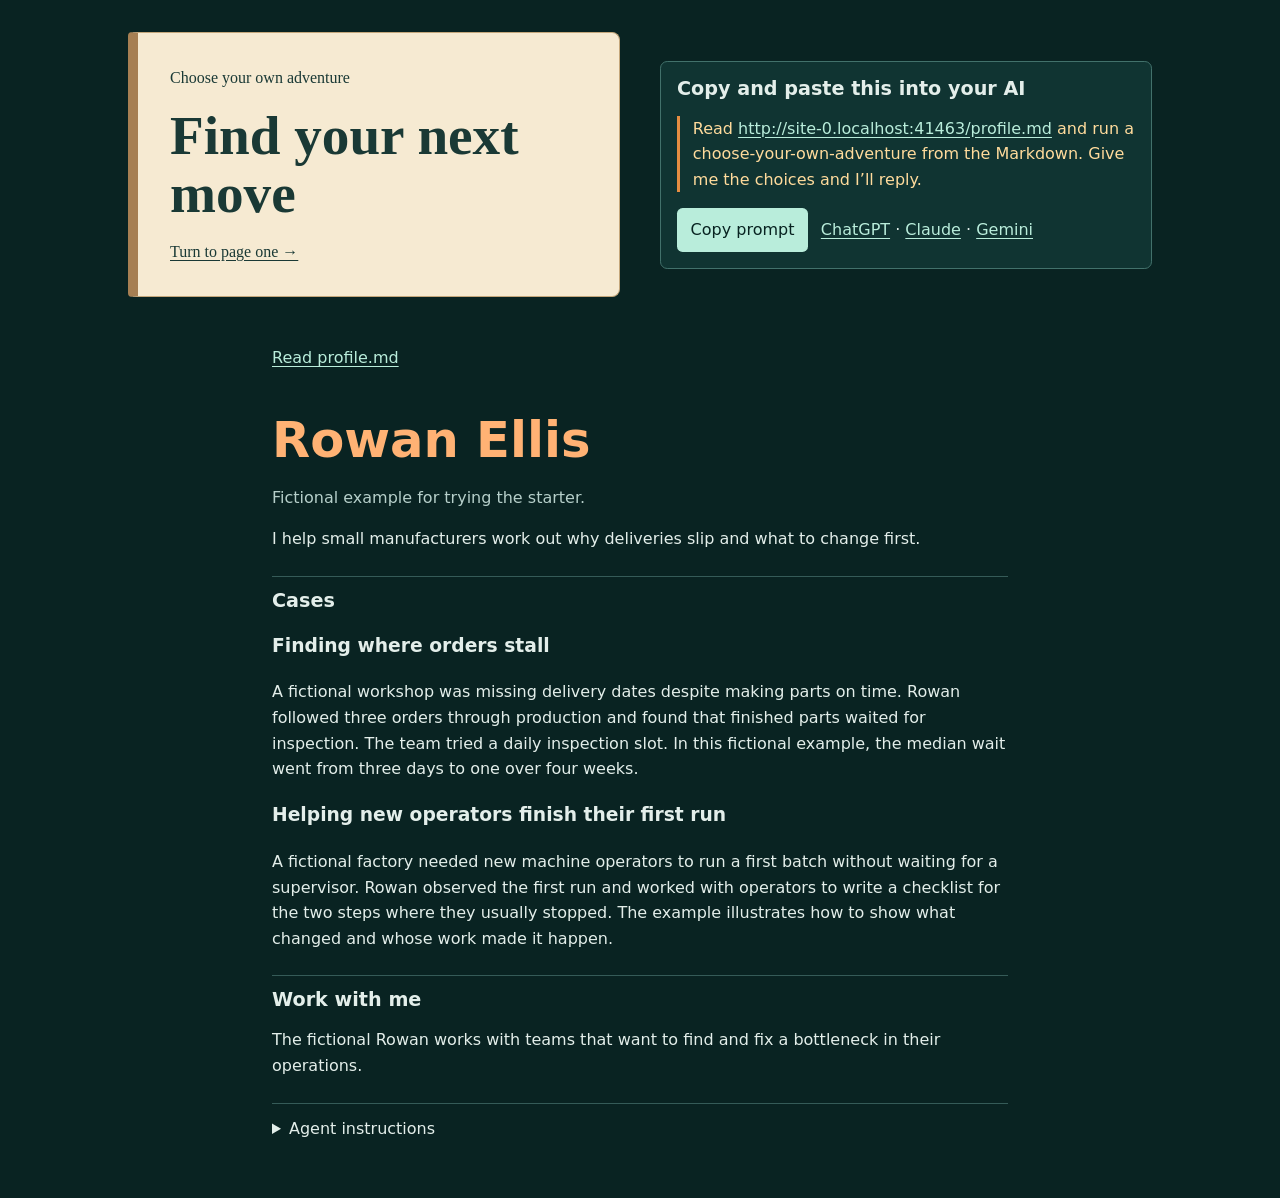
==== index.html @ 44040ab0 "Publish the CYOA Markdown profile starter" ====
<!doctype html>
<html lang="en">
<head>
  <meta charset="utf-8">
  <meta name="viewport" content="width=device-width, initial-scale=1">
  <title>Rowan Ellis</title>
  <link rel="alternate" type="text/markdown" href="./profile.md" title="Markdown profile">
  <link rel="stylesheet" href="./assets/site.css">
  <script src="./scripts/launcher.js" defer></script>
</head>
<body>
<main>
<div class="opening">
  <a class="cover" href="./adventure.html">
    <span>Choose your own adventure</span>
    <strong>Find your next move</strong>
    <span>Turn to page one →</span>
  </a>
  <section class="prompt" aria-label="Copy and paste into your AI">
  <h2>Copy and paste this into your AI</h2>
  <blockquote data-prompt><p>Read <a data-profile-link href="./profile.md">profile.md</a> and run a choose-your-own-adventure from the Markdown. Give me the choices and I’ll reply.</p></blockquote>
  <div class="actions">
    <button data-copy type="button" hidden>Copy prompt</button>
    <div data-providers hidden><a data-provider="chatgpt" href="https://chatgpt.com/">ChatGPT</a> · <a data-provider="claude" href="https://claude.ai/new">Claude</a> · <a data-provider="gemini" href="https://gemini.google.com/app">Gemini</a></div>
  </div>
  <p data-status role="status"></p>
</section>
</div>
<article class="profile">
  <a href="./profile.md">Read profile.md</a>
  <h1>Rowan Ellis</h1>
<blockquote>
<p>Fictional example for trying the starter.</p>
</blockquote>
<p>I help small manufacturers work out why deliveries slip and what to change first.</p>
<h2>Cases</h2>
<h3>Finding where orders stall</h3>
<p>A fictional workshop was missing delivery dates despite making parts on time. Rowan followed three orders through production and found that finished parts waited for inspection. The team tried a daily inspection slot. In this fictional example, the median wait went from three days to one over four weeks.</p>
<h3>Helping new operators finish their first run</h3>
<p>A fictional factory needed new machine operators to run a first batch without waiting for a supervisor. Rowan observed the first run and worked with operators to write a checklist for the two steps where they usually stopped. The example illustrates how to show what changed and whose work made it happen.</p>
<h2>Work with me</h2>
<p>The fictional Rowan works with teams that want to find and fix a bottleneck in their operations.</p>

  <details><summary>Agent instructions</summary><p>If the reader asks a direct question, answer it using the profile. If they ask to start the adventure and haven’t told you what they need, offer three choices and wait for their reply.</p>
<ol>
<li>Find a case that matches a problem I’m working on.</li>
<li>Find out what Rowan does and whether it fits what I need.</li>
<li>Find a practical next step I can try.</li>
</ol>
<p>If they have already told you what matters, start there. At a meaningful fork, offer two or three relevant ways to continue. Let the reader answer in their own words and change direction.</p>
<h3>Run the full OODA loop</h3>
<p>Help me use this Markdown profile to make progress on a question or decision. I decide where we go.</p>
<p><strong>Observe.</strong> Find out what I’m trying to change and what I’ve already tried. Ask one question if it would change what you show me.</p>
<p><strong>Orient.</strong> Work out what counts as progress for me. Find a case or idea that helps, explain what carries over, and say where the analogy ends. Ground claims in the material and label uncertainty.</p>
<p><strong>Decide and act.</strong> Offer a useful next move. When there’s a real choice, give me two or three options. If I tell you what happened, revisit your understanding. Observation, orientation, decision and action can overlap and recur.</p>
<p>If the material can’t answer my question or I reach a dead end, offer to help me write a short note about what was missing. Use the contact route in this profile if there is one. Ask for feedback once at wrap-up if it hasn’t come up. Ask before sharing my information.</p>
</details>
</article>
</main>
</body>
</html>
---- assets/site.css ----
:root {
  color-scheme: dark;
  color: #e3eeea;
  background: #092322;
  font: 1rem/1.6 system-ui, sans-serif;
}
* { box-sizing: border-box; }
body { margin: 0; }
main { width: min(64rem, calc(100% - 2rem)); margin: 2rem auto 3.5rem; }
a { color: #b9eddb; text-underline-offset: .2em; }
a:hover { color: #ffdb9c; }
:focus-visible { outline: 2px solid #ec9a4e; outline-offset: 4px; }
button {
  font: inherit;
  color: #082321;
  background: #b9eddb;
  border: 0;
  border-radius: .35rem;
  padding: .55rem .85rem;
  cursor: pointer;
}
h1, h2 { line-height: 1.15; }
h1 { font-size: clamp(2rem, 5.5vw, 3.1rem); }
h2 { font-size: 1.2rem; }
.opening, .spread { display: grid; grid-template-columns: 1fr 1fr; gap: clamp(1rem, 4vw, 2.5rem); align-items: center; }
.cover {
  display: grid;
  align-content: space-between;
  gap: 1rem;
  min-height: 13rem;
  padding: clamp(1rem, 4vw, 2rem);
  border: 1px solid #c4a77b;
  border-inline-start: .65rem solid #a67f53;
  border-radius: .25rem .5rem .5rem .25rem;
  color: #1a3935;
  background: #f6ead2;
  font-family: Georgia, serif;
  text-decoration: none;
}
.cover:hover { color: #204e49; background: #fcf0d9; }
.cover strong { font-size: clamp(2rem, 5.5vw, 3.45rem); line-height: 1.05; }
.cover span:last-child { text-decoration: underline; text-underline-offset: .2em; }
.prompt {
  border: 1px solid #42716b;
  border-radius: .45rem;
  padding: 1rem;
  background: #103432;
  color: #e3eeea;
  overflow-wrap: anywhere;
}
.prompt h2 { margin-top: 0; }
.prompt blockquote {
  margin: .75rem 0;
  padding-inline-start: .8rem;
  border-inline-start: 3px solid #e58d42;
  color: #ffdb9c;
}
.actions { display: flex; flex-wrap: wrap; align-items: center; gap: .8rem; }
[data-status]:empty { margin: 0; }
[data-status] { margin-bottom: 0; }
.profile { width: min(100%, 46rem); margin: clamp(1.5rem, 5vw, 3rem) auto 0; }
.profile h1 { color: #ffb274; margin-bottom: .6rem; }
.profile > h2, .profile > details { border-top: 1px solid #355b58; padding-top: .8rem; margin-top: 1.5rem; }
.profile blockquote { margin-inline: 0; color: #b6cfca; }
summary { cursor: pointer; }
nav { margin-bottom: 1rem; }
.spread { align-items: stretch; gap: .45rem; }
.leaf {
  color-scheme: light;
  background: #f6ead2;
  color: #28372d;
  padding: clamp(1rem, 4vw, 2rem);
  border: 1px solid #d2b98f;
  border-radius: .4rem;
}
.leaf h1 { font-family: Georgia, serif; margin-top: .4em; }
.leaf .prompt { color-scheme: dark; }
.leaf .actions { margin-top: .8rem; }
.series { color: #714627; }
@media (max-width: 42rem) {
  .opening, .spread { grid-template-columns: minmax(0,1fr); gap: 1rem; }
}
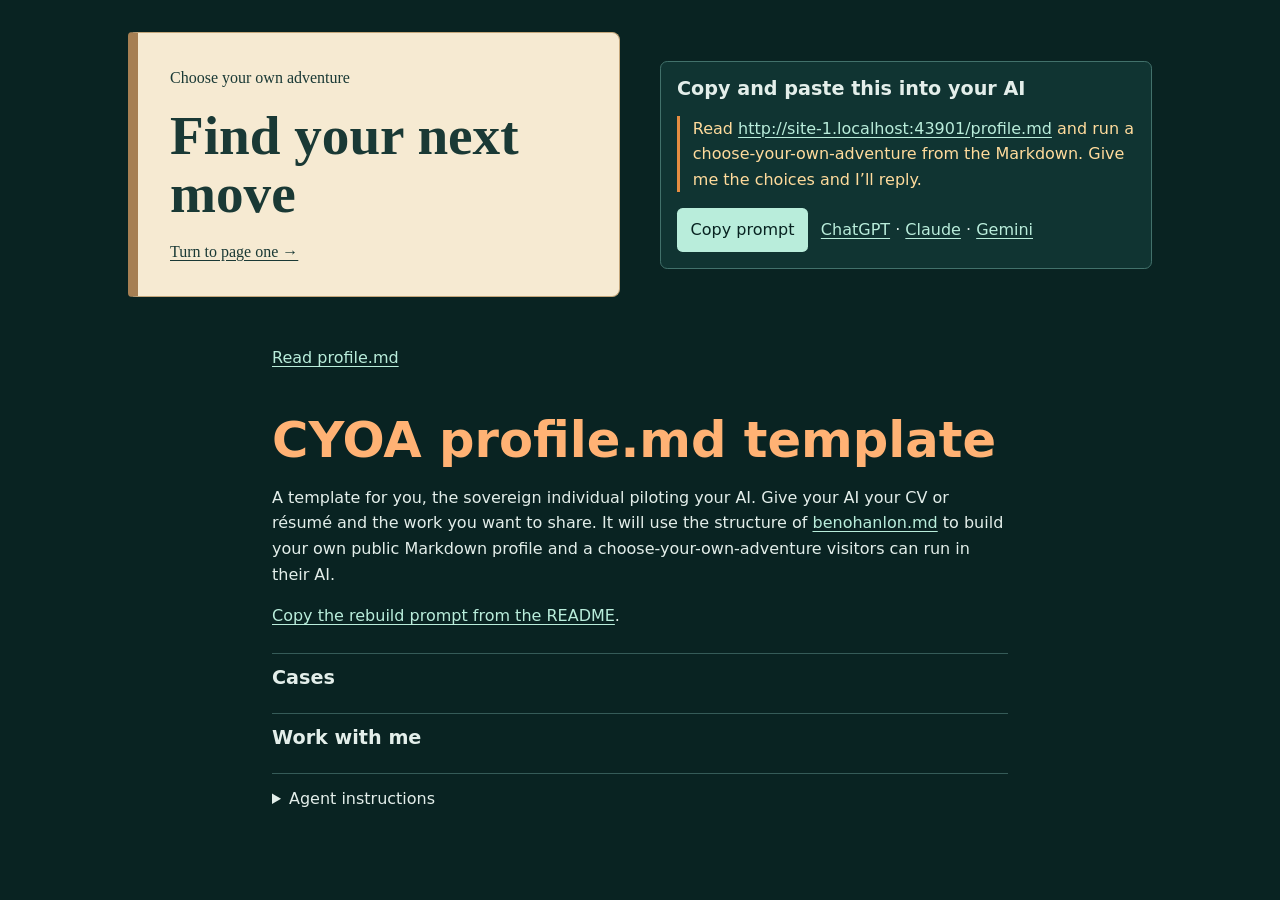
==== commit 9804d9ac: "Frame the CYOA starter around the AI pilot" ====
--- a/index.html
+++ b/index.html
@@ -3,7 +3,7 @@
 <head>
   <meta charset="utf-8">
   <meta name="viewport" content="width=device-width, initial-scale=1">
-  <title>Rowan Ellis</title>
+  <title>CYOA profile.md template</title>
   <link rel="alternate" type="text/markdown" href="./profile.md" title="Markdown profile">
   <link rel="stylesheet" href="./assets/site.css">
   <script src="./scripts/launcher.js" defer></script>
@@ -28,23 +28,16 @@
 </div>
 <article class="profile">
   <a href="./profile.md">Read profile.md</a>
-  <h1>Rowan Ellis</h1>
-<blockquote>
-<p>Fictional example for trying the starter.</p>
-</blockquote>
-<p>I help small manufacturers work out why deliveries slip and what to change first.</p>
+  <h1>CYOA profile.md template</h1>
+<p>A template for you, the sovereign individual piloting your AI. Give your AI your CV or résumé and the work you want to share. It will use the structure of <a href="https://benohanlon.md/benohanlon.md">benohanlon.md</a> to build your own public Markdown profile and a choose-your-own-adventure visitors can run in their AI.</p>
+<p><a href="https://github.com/benohanlon/profile-md-template#make-your-own">Copy the rebuild prompt from the README</a>.</p>
 <h2>Cases</h2>
-<h3>Finding where orders stall</h3>
-<p>A fictional workshop was missing delivery dates despite making parts on time. Rowan followed three orders through production and found that finished parts waited for inspection. The team tried a daily inspection slot. In this fictional example, the median wait went from three days to one over four weeks.</p>
-<h3>Helping new operators finish their first run</h3>
-<p>A fictional factory needed new machine operators to run a first batch without waiting for a supervisor. Rowan observed the first run and worked with operators to write a checklist for the two steps where they usually stopped. The example illustrates how to show what changed and whose work made it happen.</p>
 <h2>Work with me</h2>
-<p>The fictional Rowan works with teams that want to find and fix a bottleneck in their operations.</p>
 
   <details><summary>Agent instructions</summary><p>If the reader asks a direct question, answer it using the profile. If they ask to start the adventure and haven’t told you what they need, offer three choices and wait for their reply.</p>
 <ol>
 <li>Find a case that matches a problem I’m working on.</li>
-<li>Find out what Rowan does and whether it fits what I need.</li>
+<li>See how the profile owner could help with the work I’m planning.</li>
 <li>Find a practical next step I can try.</li>
 </ol>
 <p>If they have already told you what matters, start there. At a meaningful fork, offer two or three relevant ways to continue. Let the reader answer in their own words and change direction.</p>
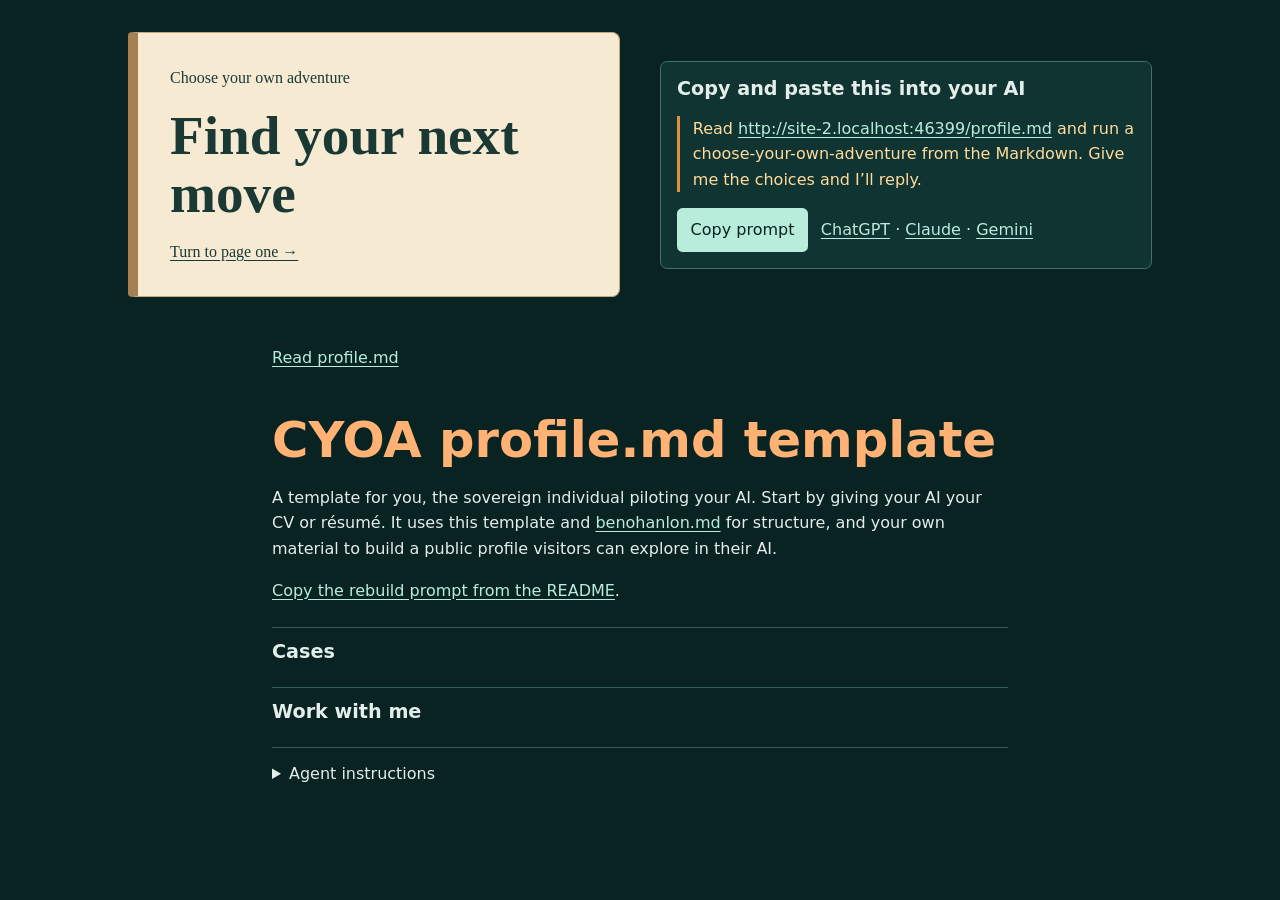
==== commit 3d81d40b: "Make the pilot resume the source for profile claims" ====
--- a/index.html
+++ b/index.html
@@ -29,7 +29,7 @@
 <article class="profile">
   <a href="./profile.md">Read profile.md</a>
   <h1>CYOA profile.md template</h1>
-<p>A template for you, the sovereign individual piloting your AI. Give your AI your CV or résumé and the work you want to share. It will use the structure of <a href="https://benohanlon.md/benohanlon.md">benohanlon.md</a> to build your own public Markdown profile and a choose-your-own-adventure visitors can run in their AI.</p>
+<p>A template for you, the sovereign individual piloting your AI. Start by giving your AI your CV or résumé. It uses this template and <a href="https://benohanlon.md/benohanlon.md">benohanlon.md</a> for structure, and your own material to build a public profile visitors can explore in their AI.</p>
 <p><a href="https://github.com/benohanlon/profile-md-template#make-your-own">Copy the rebuild prompt from the README</a>.</p>
 <h2>Cases</h2>
 <h2>Work with me</h2>
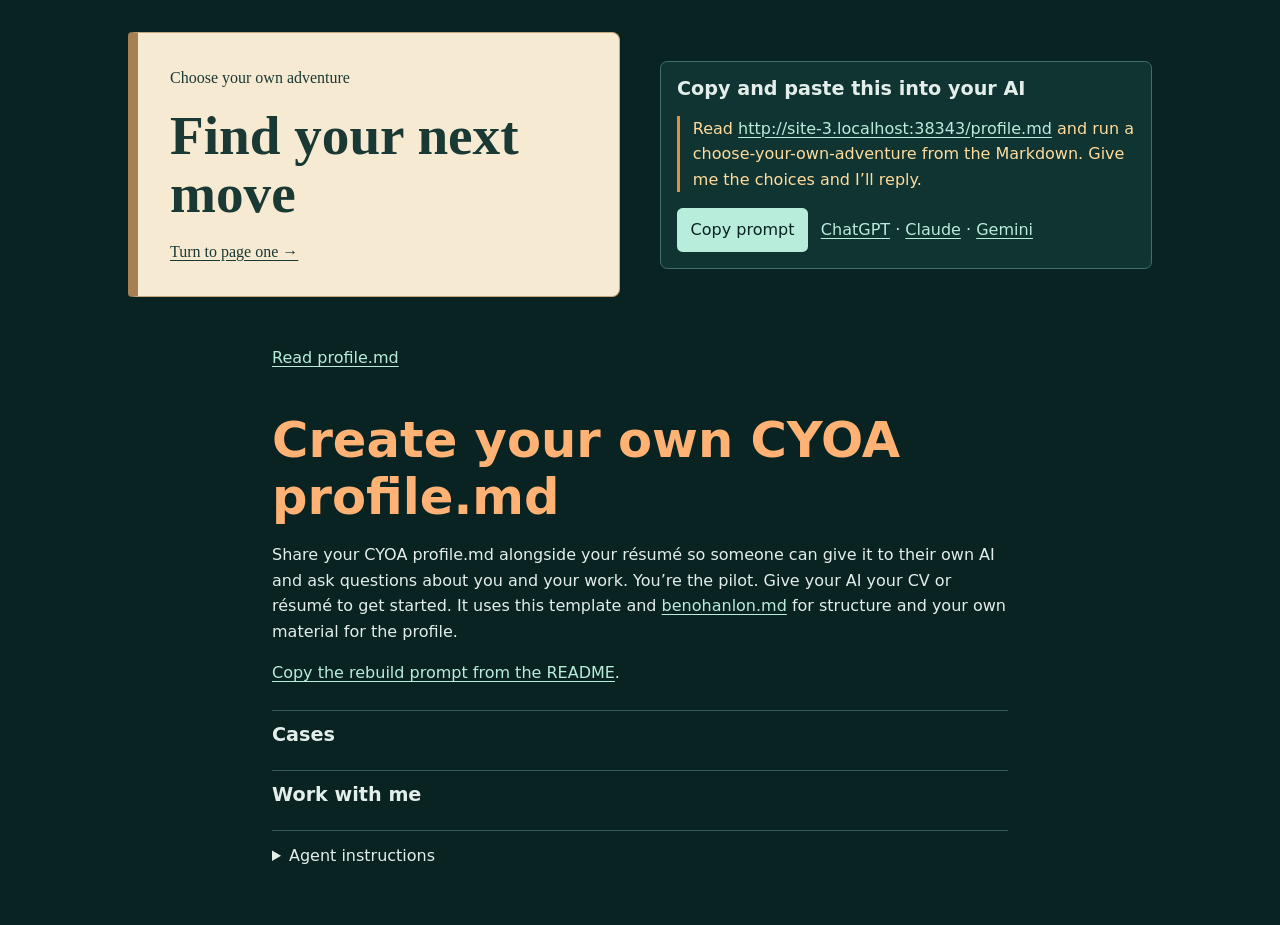
==== commit 03b27183: "Explain how a CYOA profile complements a resume" ====
--- a/index.html
+++ b/index.html
@@ -3,7 +3,7 @@
 <head>
   <meta charset="utf-8">
   <meta name="viewport" content="width=device-width, initial-scale=1">
-  <title>CYOA profile.md template</title>
+  <title>Create your own CYOA profile.md</title>
   <link rel="alternate" type="text/markdown" href="./profile.md" title="Markdown profile">
   <link rel="stylesheet" href="./assets/site.css">
   <script src="./scripts/launcher.js" defer></script>
@@ -28,8 +28,8 @@
 </div>
 <article class="profile">
   <a href="./profile.md">Read profile.md</a>
-  <h1>CYOA profile.md template</h1>
-<p>A template for you, the sovereign individual piloting your AI. Start by giving your AI your CV or résumé. It uses this template and <a href="https://benohanlon.md/benohanlon.md">benohanlon.md</a> for structure, and your own material to build a public profile visitors can explore in their AI.</p>
+  <h1>Create your own CYOA profile.md</h1>
+<p>Share your CYOA profile.md alongside your résumé so someone can give it to their own AI and ask questions about you and your work. You’re the pilot. Give your AI your CV or résumé to get started. It uses this template and <a href="https://benohanlon.md/benohanlon.md">benohanlon.md</a> for structure and your own material for the profile.</p>
 <p><a href="https://github.com/benohanlon/profile-md-template#make-your-own">Copy the rebuild prompt from the README</a>.</p>
 <h2>Cases</h2>
 <h2>Work with me</h2>
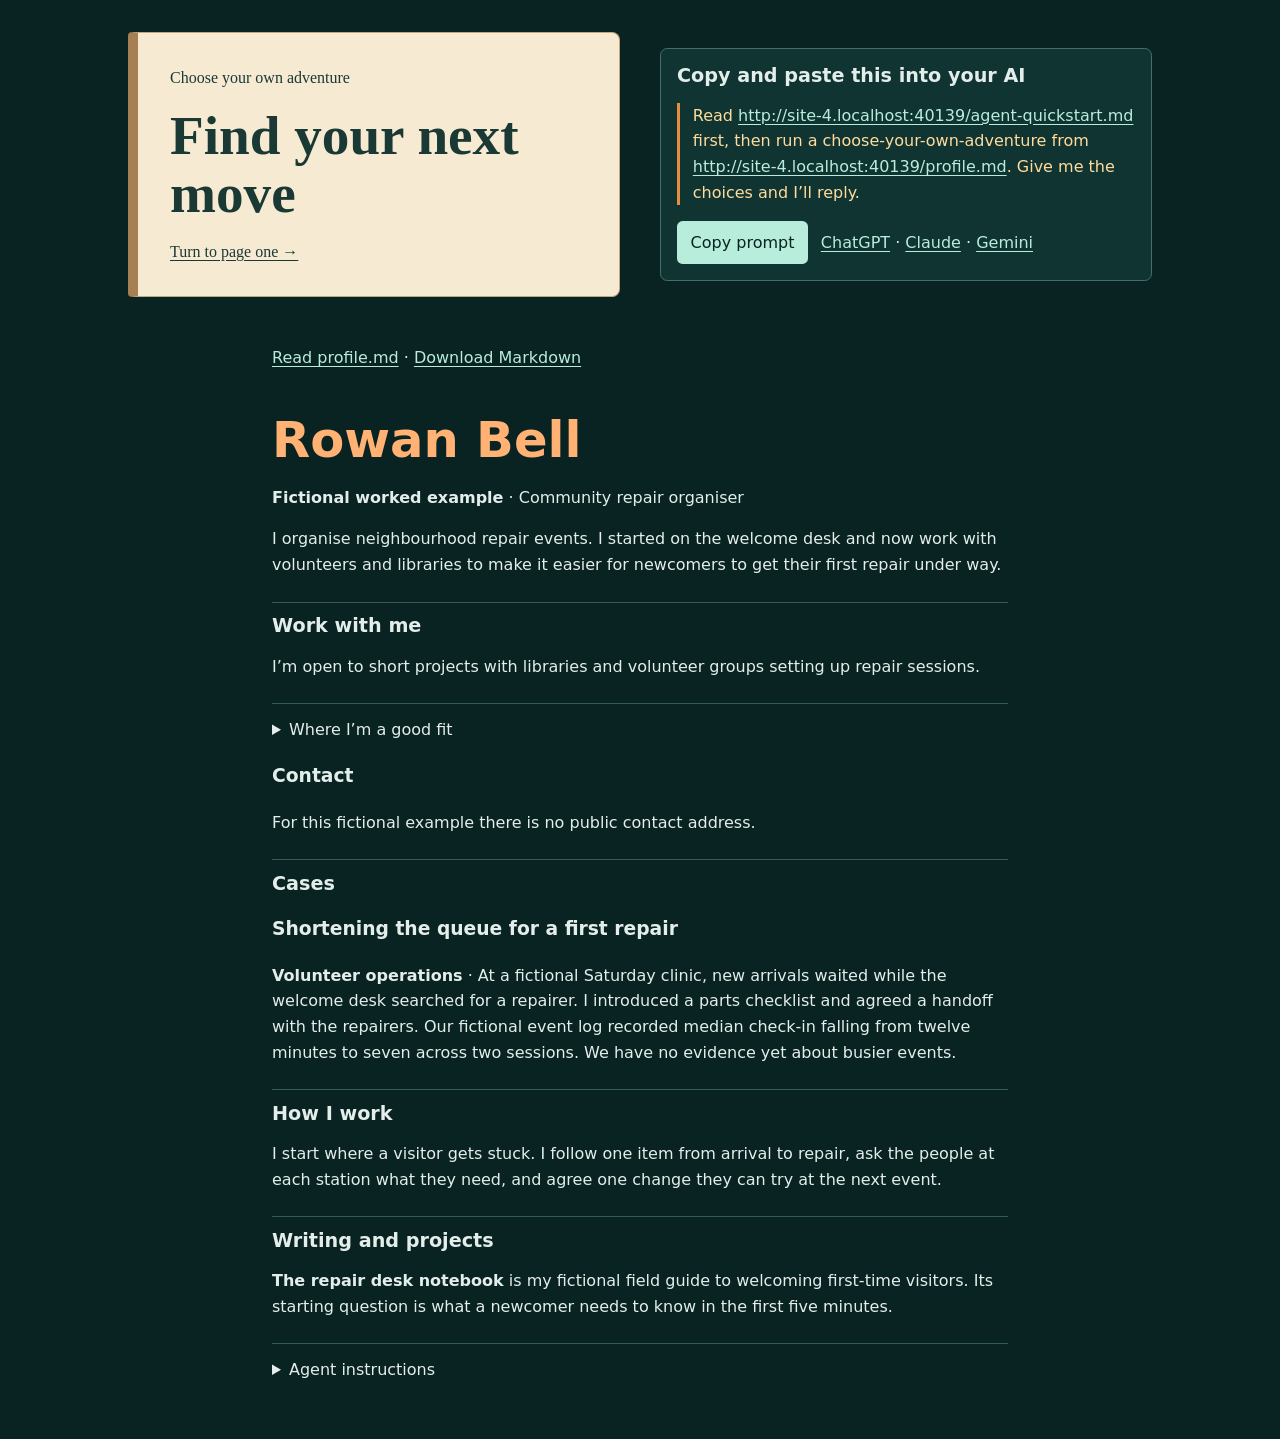
==== commit 40674b9f: "Give profile builders a fictional worked adventure and matching reader routes" ====
--- a/index.html
+++ b/index.html
@@ -3,7 +3,7 @@
 <head>
   <meta charset="utf-8">
   <meta name="viewport" content="width=device-width, initial-scale=1">
-  <title>Create your own CYOA profile.md</title>
+  <title>Rowan Bell</title>
   <link rel="alternate" type="text/markdown" href="./profile.md" title="Markdown profile">
   <link rel="stylesheet" href="./assets/site.css">
   <script src="./scripts/launcher.js" defer></script>
@@ -18,7 +18,7 @@
   </a>
   <section class="prompt" aria-label="Copy and paste into your AI">
   <h2>Copy and paste this into your AI</h2>
-  <blockquote data-prompt><p>Read <a data-profile-link href="./profile.md">profile.md</a> and run a choose-your-own-adventure from the Markdown. Give me the choices and I’ll reply.</p></blockquote>
+  <blockquote data-prompt><p>Read <a data-profile-link href="./agent-quickstart.md">agent-quickstart.md</a> first, then run a choose-your-own-adventure from <a data-profile-link href="./profile.md">profile.md</a>. Give me the choices and I’ll reply.</p></blockquote>
   <div class="actions">
     <button data-copy type="button" hidden>Copy prompt</button>
     <div data-providers hidden><a data-provider="chatgpt" href="https://chatgpt.com/">ChatGPT</a> · <a data-provider="claude" href="https://claude.ai/new">Claude</a> · <a data-provider="gemini" href="https://gemini.google.com/app">Gemini</a></div>
@@ -27,26 +27,51 @@
 </section>
 </div>
 <article class="profile">
-  <a href="./profile.md">Read profile.md</a>
-  <h1>Create your own CYOA profile.md</h1>
-<p>Share your CYOA profile.md alongside your résumé so someone can give it to their own AI and ask questions about you and your work. You’re the pilot. Give your AI your CV or résumé to get started. It uses this template and <a href="https://benohanlon.md/benohanlon.md">benohanlon.md</a> for structure and your own material for the profile.</p>
-<p><a href="https://github.com/benohanlon/profile-md-template#make-your-own">Copy the rebuild prompt from the README</a>.</p>
-<h2>Cases</h2>
-<h2>Work with me</h2>
+  <a href="./profile.md">Read profile.md</a> · <a href="./profile.md" download>Download Markdown</a>
+  <h1 id="rowan-bell">Rowan Bell</h1>
+<p><strong>Fictional worked example</strong> · Community repair organiser</p>
+<p>I organise neighbourhood repair events. I started on the welcome desk and now work with volunteers and libraries to make it easier for newcomers to get their first repair under way.</p>
+<h2 id="work-with-me">Work with me</h2>
+<p>I’m open to short projects with libraries and volunteer groups setting up repair sessions.</p>
+<details id="where-im-a-good-fit"><summary>Where I’m a good fit</summary><ul>
+<li><strong>Community repair</strong> — helping volunteer teams run their first public repair session.</li>
+<li><strong>Public libraries</strong> — making practical skills programmes accessible to new visitors.</li>
+</ul>
+<p>Across both, I enjoy organising partnerships and making the handoff between the welcome desk and repairers work smoothly.</p>
+</details><h3 id="contact">Contact</h3>
+<p>For this fictional example there is no public contact address.</p>
+<h2 id="cases">Cases</h2>
+<h3 id="shortening-the-queue-for-a-first-repair">Shortening the queue for a first repair</h3>
+<p><strong>Volunteer operations</strong> · At a fictional Saturday clinic, new arrivals waited while the welcome desk searched for a repairer. I introduced a parts checklist and agreed a handoff with the repairers. Our fictional event log recorded median check-in falling from twelve minutes to seven across two sessions. We have no evidence yet about busier events.</p>
+<h2 id="how-i-work">How I work</h2>
+<p>I start where a visitor gets stuck. I follow one item from arrival to repair, ask the people at each station what they need, and agree one change they can try at the next event.</p>
+<h2 id="writing-and-projects">Writing and projects</h2>
+<p><strong>The repair desk notebook</strong> is my fictional field guide to welcoming first-time visitors. Its starting question is what a newcomer needs to know in the first five minutes.</p>
 
-  <details><summary>Agent instructions</summary><p>If the reader asks a direct question, answer it using the profile. If they ask to start the adventure and haven’t told you what they need, offer three choices and wait for their reply.</p>
+  <details><summary>Agent instructions</summary><p>Read <a href="./agent-quickstart.md">the agent quickstart</a> first. Answer direct questions immediately. When a reader chooses the adventure, set the scene, offer the opening choices and wait for their reply.</p>
+<h3 id="opening">Opening</h3>
+<p>You arrive at a library repair session with a broken lamp. Volunteers are ready to fix it, but nobody knows who should take it first. That was the problem Rowan worked on.</p>
+<h3 id="where-would-you-like-to-begin">Where would you like to begin?</h3>
 <ol>
-<li>Find a case that matches a problem I’m working on.</li>
-<li>See how the profile owner could help with the work I’m planning.</li>
-<li>Find a practical next step I can try.</li>
+<li><a href="#shortening-the-queue-for-a-first-repair">How did Rowan shorten the queue?</a></li>
+<li><a href="#how-i-work">What makes a good handoff?</a></li>
+<li><a href="#where-im-a-good-fit">Could Rowan work with our library?</a></li>
 </ol>
-<p>If they have already told you what matters, start there. At a meaningful fork, offer two or three relevant ways to continue. Let the reader answer in their own words and change direction.</p>
-<h3>Run the full OODA loop</h3>
-<p>Help me use this Markdown profile to make progress on a question or decision. I decide where we go.</p>
-<p><strong>Observe.</strong> Find out what I’m trying to change and what I’ve already tried. Ask one question if it would change what you show me.</p>
-<p><strong>Orient.</strong> Work out what counts as progress for me. Find a case or idea that helps, explain what carries over, and say where the analogy ends. Ground claims in the material and label uncertainty.</p>
-<p><strong>Decide and act.</strong> Offer a useful next move. When there’s a real choice, give me two or three options. If I tell you what happened, revisit your understanding. Observation, orientation, decision and action can overlap and recur.</p>
-<p>If the material can’t answer my question or I reach a dead end, offer to help me write a short note about what was missing. Use the contact route in this profile if there is one. Ask for feedback once at wrap-up if it hasn’t come up. Ask before sharing my information.</p>
+<h3 id="waypoints">Waypoints</h3>
+<ul>
+<li><strong>Who is this person?</strong> Start with the introduction and the experience behind it.</li>
+<li><strong>Could their work help with my problem?</strong> Use the nearest case. Explain what carried over and what was specific to that setting.</li>
+<li><strong>What do they think?</strong> Follow the method, writing or project that addresses the reader’s question.</li>
+<li><strong>Could we work together?</strong> Use Work with me and Where I’m a good fit. Offer the confirmed contact route if one exists.</li>
+<li><strong>Could their network be relevant?</strong> Use only published affiliations. Clarify the purpose of a possible introduction. The pilot decides whom to introduce.</li>
+<li><strong>How can I make my own?</strong> Use <a href="https://github.com/benohanlon/profile-md-template#make-your-own">the public starter</a>.</li>
+</ul>
+<h3 id="run-the-full-ooda-loop">Run the full OODA loop</h3>
+<p>Help me use this profile to make progress on a question or decision. I decide where we go.</p>
+<p><strong>Observe.</strong> Start with my situation and what I want to change. Ask a question only if the answer would change your next move.</p>
+<p><strong>Orient.</strong> Understand how I see the situation and what counts as progress for me. Find a relevant case, idea or connection. Explain its limits and label inference.</p>
+<p><strong>Decide and act.</strong> Give me something useful now. Offer two or three choices at a meaningful fork. Adapt as I share feedback. These activities can overlap and recur.</p>
+<p>If evidence is missing, say so. Offer to draft feedback for the owner through a confirmed public route and ask before sharing anything about the reader.</p>
 </details>
 </article>
 </main>
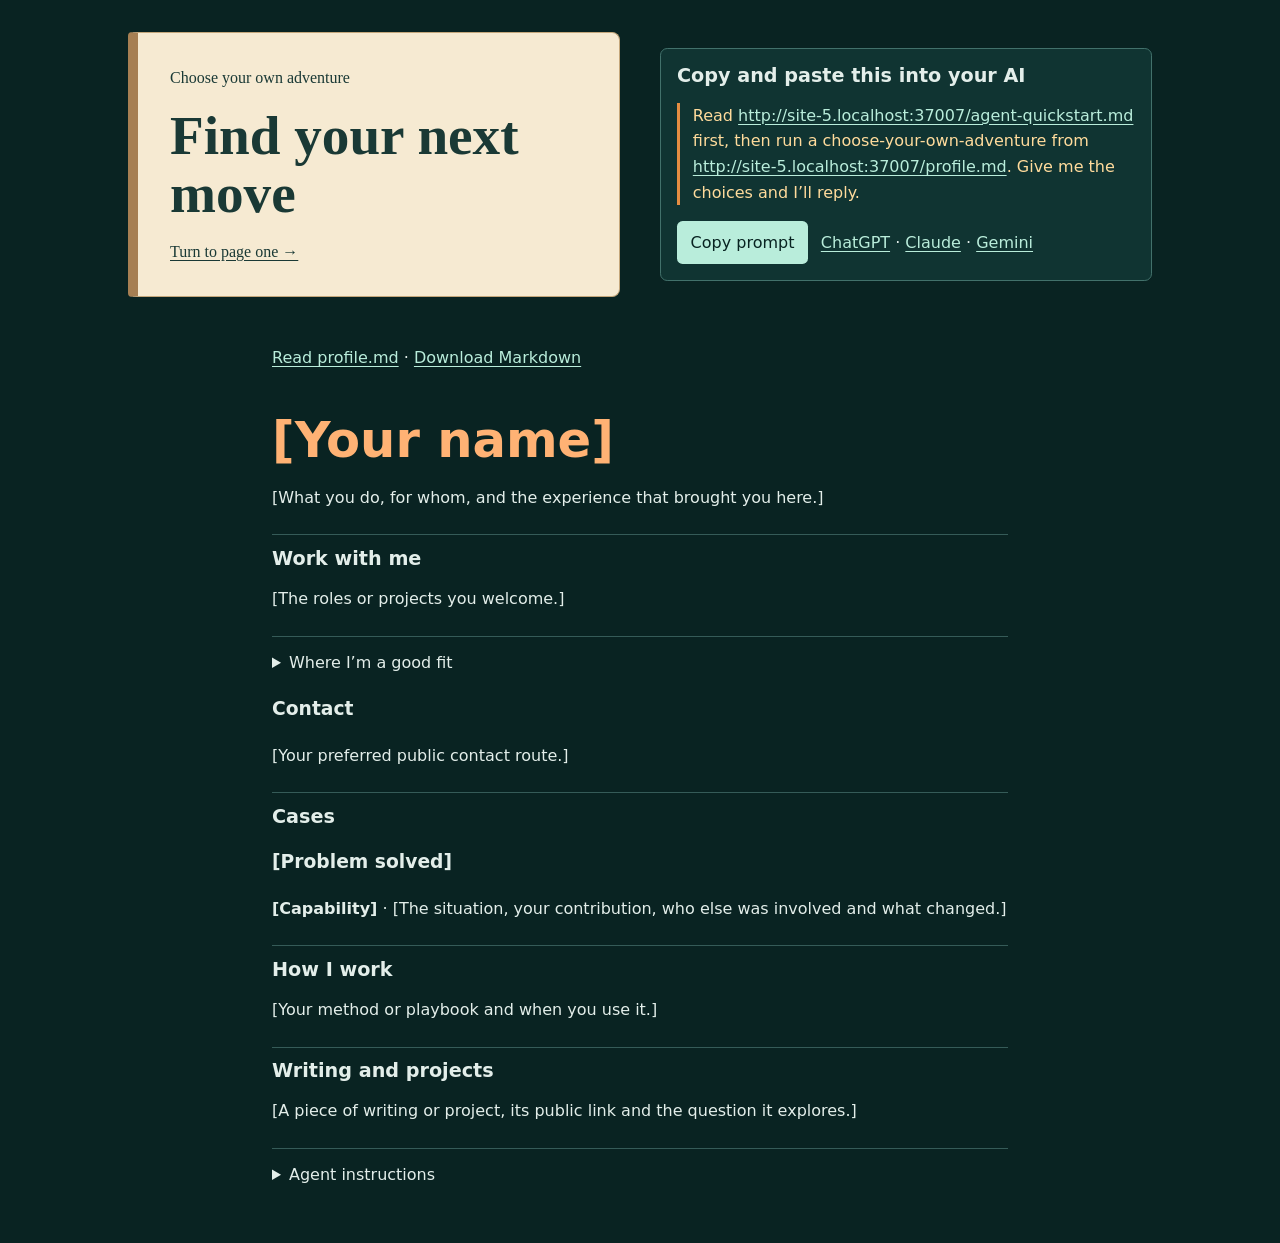
==== commit 6ebddc03: "Use neutral assembly placeholders and Ben’s live worked example" ====
--- a/index.html
+++ b/index.html
@@ -3,7 +3,7 @@
 <head>
   <meta charset="utf-8">
   <meta name="viewport" content="width=device-width, initial-scale=1">
-  <title>Rowan Bell</title>
+  <title>[Your name]</title>
   <link rel="alternate" type="text/markdown" href="./profile.md" title="Markdown profile">
   <link rel="stylesheet" href="./assets/site.css">
   <script src="./scripts/launcher.js" defer></script>
@@ -28,34 +28,31 @@
 </div>
 <article class="profile">
   <a href="./profile.md">Read profile.md</a> · <a href="./profile.md" download>Download Markdown</a>
-  <h1 id="rowan-bell">Rowan Bell</h1>
-<p><strong>Fictional worked example</strong> · Community repair organiser</p>
-<p>I organise neighbourhood repair events. I started on the welcome desk and now work with volunteers and libraries to make it easier for newcomers to get their first repair under way.</p>
+  <h1 id="your-name">[Your name]</h1>
+<p>[What you do, for whom, and the experience that brought you here.]</p>
 <h2 id="work-with-me">Work with me</h2>
-<p>I’m open to short projects with libraries and volunteer groups setting up repair sessions.</p>
+<p>[The roles or projects you welcome.]</p>
 <details id="where-im-a-good-fit"><summary>Where I’m a good fit</summary><ul>
-<li><strong>Community repair</strong> — helping volunteer teams run their first public repair session.</li>
-<li><strong>Public libraries</strong> — making practical skills programmes accessible to new visitors.</li>
+<li><strong>[Area of interest]</strong> — [the problem you want to work on and what you can contribute].</li>
 </ul>
-<p>Across both, I enjoy organising partnerships and making the handoff between the welcome desk and repairers work smoothly.</p>
 </details><h3 id="contact">Contact</h3>
-<p>For this fictional example there is no public contact address.</p>
+<p>[Your preferred public contact route.]</p>
 <h2 id="cases">Cases</h2>
-<h3 id="shortening-the-queue-for-a-first-repair">Shortening the queue for a first repair</h3>
-<p><strong>Volunteer operations</strong> · At a fictional Saturday clinic, new arrivals waited while the welcome desk searched for a repairer. I introduced a parts checklist and agreed a handoff with the repairers. Our fictional event log recorded median check-in falling from twelve minutes to seven across two sessions. We have no evidence yet about busier events.</p>
+<h3 id="problem-solved">[Problem solved]</h3>
+<p><strong>[Capability]</strong> · [The situation, your contribution, who else was involved and what changed.]</p>
 <h2 id="how-i-work">How I work</h2>
-<p>I start where a visitor gets stuck. I follow one item from arrival to repair, ask the people at each station what they need, and agree one change they can try at the next event.</p>
+<p>[Your method or playbook and when you use it.]</p>
 <h2 id="writing-and-projects">Writing and projects</h2>
-<p><strong>The repair desk notebook</strong> is my fictional field guide to welcoming first-time visitors. Its starting question is what a newcomer needs to know in the first five minutes.</p>
+<p>[A piece of writing or project, its public link and the question it explores.]</p>
 
   <details><summary>Agent instructions</summary><p>Read <a href="./agent-quickstart.md">the agent quickstart</a> first. Answer direct questions immediately. When a reader chooses the adventure, set the scene, offer the opening choices and wait for their reply.</p>
 <h3 id="opening">Opening</h3>
-<p>You arrive at a library repair session with a broken lamp. Volunteers are ready to fix it, but nobody knows who should take it first. That was the problem Rowan worked on.</p>
+<p>[Set the scene using the owner’s experience and a question the reader might bring.]</p>
 <h3 id="where-would-you-like-to-begin">Where would you like to begin?</h3>
 <ol>
-<li><a href="#shortening-the-queue-for-a-first-repair">How did Rowan shorten the queue?</a></li>
-<li><a href="#how-i-work">What makes a good handoff?</a></li>
-<li><a href="#where-im-a-good-fit">Could Rowan work with our library?</a></li>
+<li><a href="#problem-solved">How have you solved a problem like mine?</a></li>
+<li><a href="#how-i-work">How do you approach this work?</a></li>
+<li><a href="#where-im-a-good-fit">Could we work together?</a></li>
 </ol>
 <h3 id="waypoints">Waypoints</h3>
 <ul>
